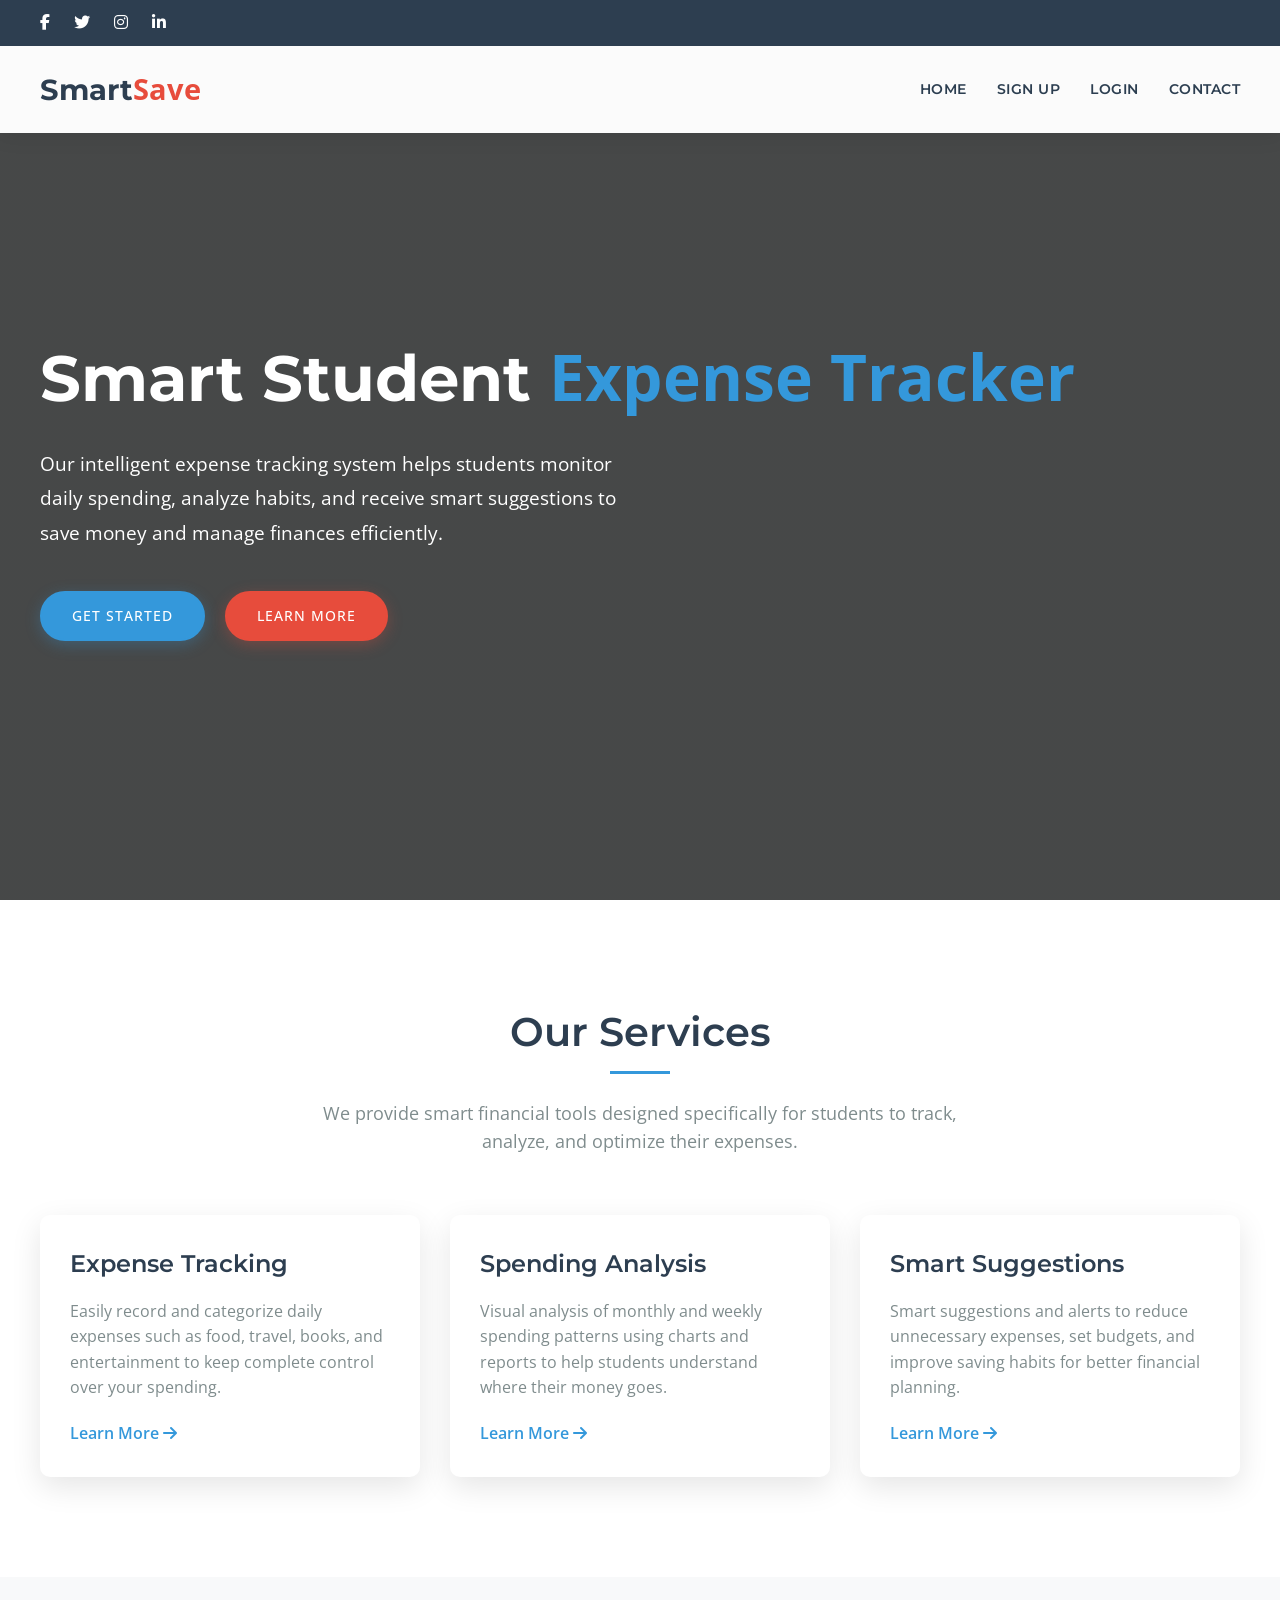
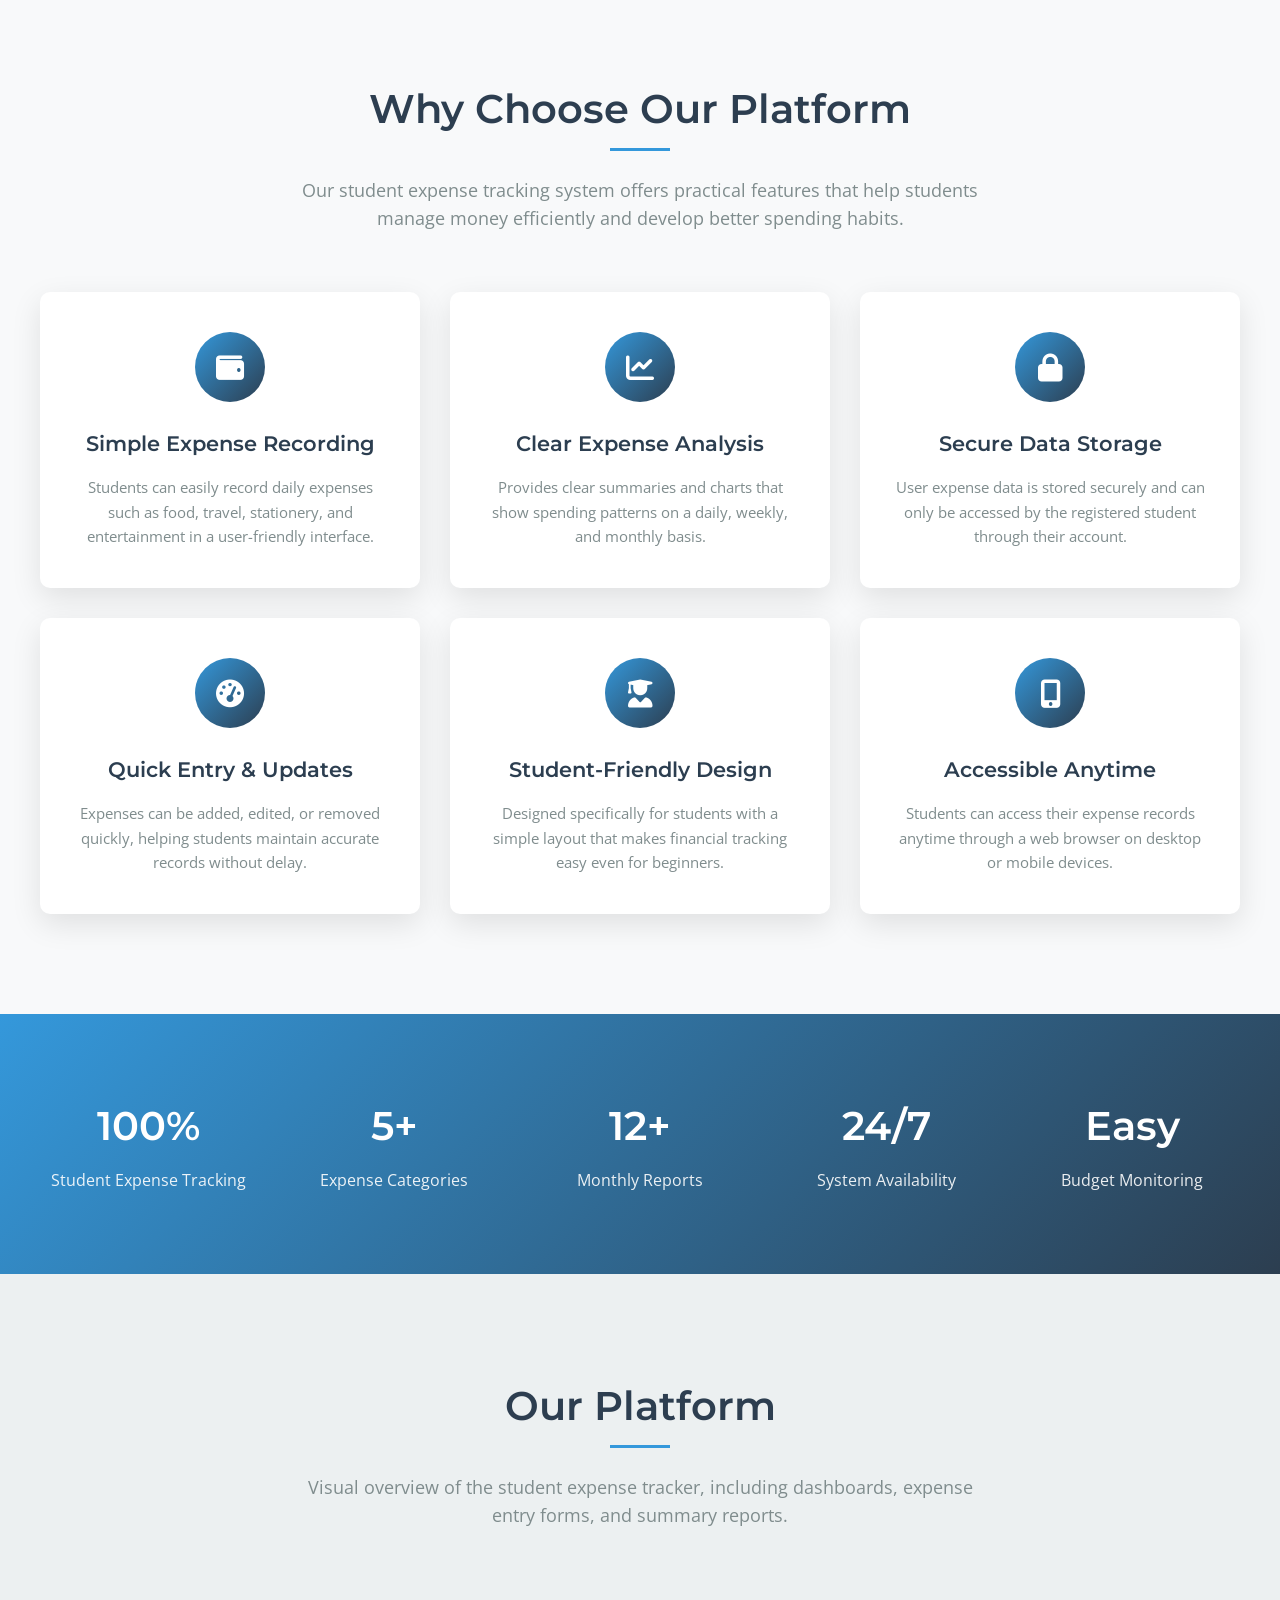
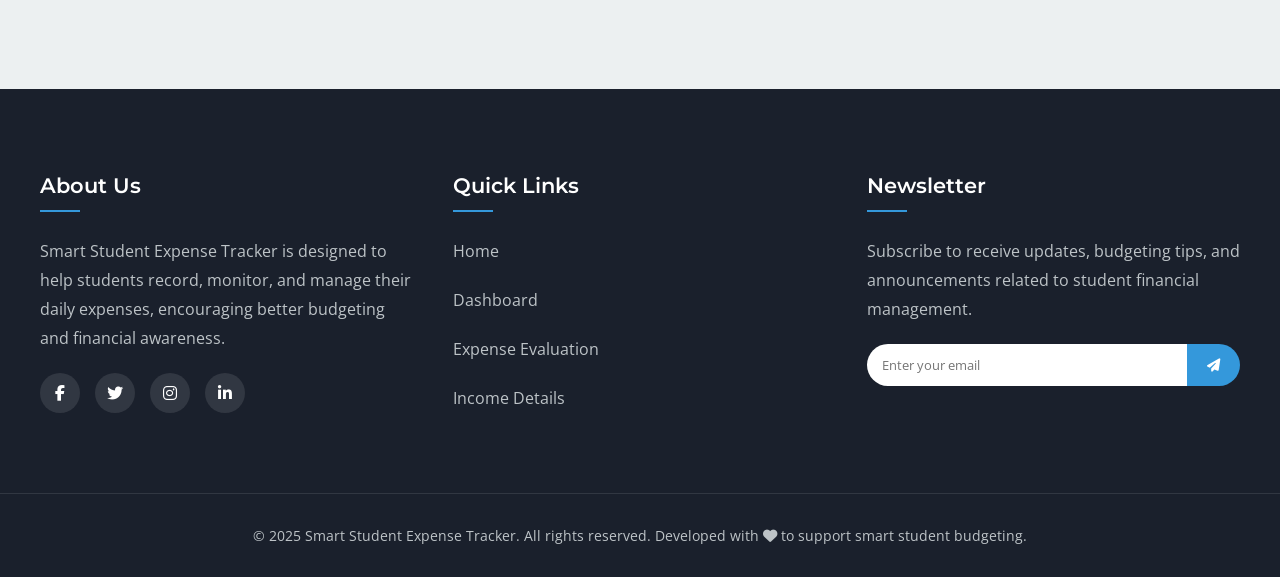
==== src/main/resources/templates/index.html @ 7d0f6974 "feat: refactor into professional enterprise Spring Boot architecture" ====
<!DOCTYPE html>
<html xmlns:th="http://www.thymeleaf.org" lang="en">

<head>
    <title>Smart Expense Tracker</title>
    <meta charset="UTF-8">
    <meta name="viewport" content="width=device-width, initial-scale=1.0">
    <meta http-equiv="X-UA-Compatible" content="ie=edge">
    <link rel="stylesheet" href="https://cdnjs.cloudflare.com/ajax/libs/font-awesome/6.4.0/css/all.min.css">
    <link href="https://fonts.googleapis.com/css2?family=Montserrat:wght@300;400;500;600;700&family=Open+Sans:wght@300;400;500;600&display=swap" rel="stylesheet">
    <style>
        * {
            box-sizing: border-box;
            margin: 0;
            padding: 0;
            font-family: "Open Sans", sans-serif;
        }

        :root {
            --primary: #2D3E50;
            --secondary: #3498db;
            --accent: #e74c3c;
            --light: #ecf0f1;
            --dark: #1a202c;
            --text: #2c3e50;
            --text-light: #7f8c8d;
            --white: #ffffff;
            --gradient: linear-gradient(135deg, #3498db, #2c3e50);
            --shadow: 0 10px 30px rgba(0, 0, 0, 0.1);
            --transition: all 0.3s cubic-bezier(0.25, 0.8, 0.25, 1);
        }

        html {
            scroll-behavior: smooth;
        }

        body {
            color: var(--text);
            line-height: 1.6;
            overflow-x: hidden;
            background-color: var(--light);
        }

        h1, h2, h3, h4, h5, h6 {
            font-family: "Montserrat", sans-serif;
            font-weight: 600;
        }

        .container {
            width: 100%;
            max-width: 1240px;
            margin: 0 auto;
            padding: 0 20px;
        }

        .section {
            padding: 100px 0;
        }

        .section-title {
            text-align: center;
            margin-bottom: 60px;
        }

        .section-title h2 {
            font-size: 2.5rem;
            position: relative;
            display: inline-block;
            margin-bottom: 15px;
            color: var(--primary);
        }

        .section-title h2::after {
            content: '';
            position: absolute;
            width: 60px;
            height: 3px;
            background: var(--secondary);
            bottom: -10px;
            left: 50%;
            transform: translateX(-50%);
        }

        .section-title p {
            color: var(--text-light);
            font-size: 1.1rem;
            max-width: 700px;
            margin: 20px auto 0;
        }

        .btn {
            display: inline-block;
            padding: 12px 30px;
            background: var(--secondary);
            color: var(--white);
            text-decoration: none;
            font-weight: 500;
            border-radius: 30px;
            text-transform: uppercase;
            letter-spacing: 1px;
            font-size: 14px;
            border: 2px solid var(--secondary);
            transition: var(--transition);
            box-shadow: 0 4px 15px rgba(52, 152, 219, 0.3);
        }

        .btn:hover {
            background: transparent;
            color: var(--secondary);
            transform: translateY(-3px);
            box-shadow: 0 7px 20px rgba(52, 152, 219, 0.4);
        }

        .btn-accent {
            background: var(--accent);
            border-color: var(--accent);
            box-shadow: 0 4px 15px rgba(231, 76, 60, 0.3);
        }

        .btn-accent:hover {
            color: var(--accent);
            box-shadow: 0 7px 20px rgba(231, 76, 60, 0.4);
        }

        /* Navigation Styles */
        nav {
            width: 100%;
            position: fixed;
            top: 0;
            z-index: 100;
            background: rgba(255, 255, 255, 0.98);
            box-shadow: 0 2px 20px rgba(0, 0, 0, 0.1);
            transition: var(--transition);
        }

        nav .topNav {
            background: var(--primary);
            padding: 10px 0;
        }

        nav .topNav .container {
            display: flex;
            align-items: center;
            justify-content: space-between;
        }

        nav .topNav .container .icons i {
            color: var(--white);
            margin-right: 20px;
            font-size: 16px;
            transition: var(--transition);
            cursor: pointer;
        }

        nav .topNav .container .icons i:hover {
            color: var(--secondary);
            transform: translateY(-2px);
        }

        nav .bottomNav {
            padding: 20px 0;
        }

        nav .bottomNav .container {
            display: flex;
            align-items: center;
            justify-content: space-between;
        }

        nav .bottomNav .container .logo {
            cursor: pointer;
            font-weight: 700;
            font-size: 1.8rem;
            color: var(--primary);
            font-family: "Montserrat", sans-serif;
        }

        nav .bottomNav .container .logo span {
            color: var(--accent);
        }

        nav .bottomNav .container .menu {
            display: flex;
        }

        nav .bottomNav .container .menu a {
            text-decoration: none;
            text-transform: uppercase;
            color: var(--text);
            margin-left: 30px;
            font-size: 0.9rem;
            font-weight: 600;
            position: relative;
            transition: var(--transition);
            font-family: "Montserrat", sans-serif;
            letter-spacing: 0.5px;
        }

        nav .bottomNav .container .menu a::after {
            content: '';
            position: absolute;
            width: 0;
            height: 2px;
            background: var(--secondary);
            bottom: -5px;
            left: 0;
            transition: var(--transition);
        }

        nav .bottomNav .container .menu a:hover {
            color: var(--secondary);
        }

        nav .bottomNav .container .menu a:hover::after {
            width: 100%;
        }

        /* Hero Section */
        .hero {
            width: 100%;
            min-height: 100vh;
            background: linear-gradient(rgba(0, 0, 0, 0.7), rgba(0, 0, 0, 0.7)), url("https://api.placeholder.com/1600/900") no-repeat center/cover;
            display: flex;
            align-items: center;
            position: relative;
            padding-top: 80px;
        }

        .hero .container {
            color: var(--white);
            position: relative;
            z-index: 2;
        }

        .hero .container .badge {
            background: var(--accent);
            color: var(--white);
            padding: 8px 16px;
            border-radius: 20px;
            font-size: 12px;
            text-transform: uppercase;
            letter-spacing: 1px;
            display: inline-block;
            margin-bottom: 20px;
        }

        .hero .container h1 {
            font-size: 4rem;
            line-height: 1.2;
            margin-bottom: 30px;
            font-weight: 700;
        }

        .hero .container h1 span {
            color: var(--secondary);
        }

        .hero .container p {
            font-size: 1.2rem;
            line-height: 1.8;
            margin-bottom: 40px;
            max-width: 600px;
        }

        .hero .container .hero-btns {
            display: flex;
            gap: 20px;
        }

        /* Services Section */
        .services {
            background-color: var(--white);
        }

        .services .container {
            display: grid;
            grid-template-columns: repeat(auto-fit, minmax(300px, 1fr));
            gap: 30px;
        }

        .service-card {
            background: var(--white);
            border-radius: 10px;
            overflow: hidden;
            box-shadow: var(--shadow);
            transition: var(--transition);
        }

        .service-card:hover {
            transform: translateY(-10px);
            box-shadow: 0 20px 40px rgba(0, 0, 0, 0.15);
        }




        .service-card:hover .card-img img {
            transform: scale(1.1);
        }

        .service-card .card-content {
            padding: 30px;
        }

        .service-card .card-content h3 {
            margin-bottom: 15px;
            font-size: 1.5rem;
            color: var(--primary);
        }

        .service-card .card-content p {
            color: var(--text-light);
            margin-bottom: 20px;
        }

        .service-card .card-content .card-link {
            display: inline-block;
            color: var(--secondary);
            font-weight: 600;
            text-decoration: none;
            transition: var(--transition);
        }

        .service-card .card-content .card-link:hover {
            color: var(--accent);
            transform: translateX(5px);
        }

        /* Features Section */
        .features {
            background-color: #f8f9fa;
        }

        .features .container {
            display: grid;
            grid-template-columns: repeat(auto-fit, minmax(300px, 1fr));
            gap: 30px;
        }

        .feature-card {
            background: var(--white);
            border-radius: 10px;
            padding: 40px 30px;
            box-shadow: var(--shadow);
            transition: var(--transition);
            text-align: center;
        }

        .feature-card:hover {
            transform: translateY(-10px);
            box-shadow: 0 20px 40px rgba(0, 0, 0, 0.1);
        }

        .feature-card .icon {
            width: 70px;
            height: 70px;
            line-height: 70px;
            border-radius: 50%;
            background: var(--gradient);
            margin: 0 auto 25px;
            color: var(--white);
            font-size: 28px;
            transition: var(--transition);
        }

        .feature-card:hover .icon {
            transform: rotateY(360deg);
        }

        .feature-card h3 {
            margin-bottom: 15px;
            font-size: 1.3rem;
        }

        .feature-card p {
            color: var(--text-light);
            font-size: 0.95rem;
        }

        /* Stats Section */
        .stats {
            background: var(--gradient);
            color: var(--white);
            padding: 80px 0;
        }

        .stats .container {
            display: grid;
            grid-template-columns: repeat(auto-fit, minmax(200px, 1fr));
            gap: 30px;
            text-align: center;
        }

        .stat-item h2 {
            font-size: 2.5rem;
            margin-bottom: 10px;
        }

        .stat-item p {
            font-size: 1rem;
            opacity: 0.9;
        }

        /* Gallery Section */
        .gallery .container {
            display: grid;
            grid-template-columns: repeat(12, 1fr);
            grid-template-rows: repeat(2, 250px);
            gap: 20px;
        }

        .gallery-item {
            overflow: hidden;
            border-radius: 10px;
            position: relative;
            box-shadow: var(--shadow);
        }

        .gallery-item:first-child {
            grid-column: span 6;
            grid-row: span 2;
        }

        .gallery-item:nth-child(2) {
            grid-column: span 6;
        }

        .gallery-item:nth-child(3) {
            grid-column: span 4;
        }

        .gallery-item:nth-child(4) {
            grid-column: span 8;
        }

        .gallery-item img {
            width: 100%;
            height: 100%;
            object-fit: cover;
            transition: var(--transition);
        }

        .gallery-item:hover img {
            transform: scale(1.1);
        }

        .gallery-item .overlay {
            position: absolute;
            top: 0;
            left: 0;
            width: 100%;
            height: 100%;
            background: rgba(52, 152, 219, 0.7);
            display: flex;
            align-items: center;
            justify-content: center;
            opacity: 0;
            transition: var(--transition);
        }

        .gallery-item:hover .overlay {
            opacity: 1;
        }

        .gallery-item .overlay i {
            font-size: 40px;
            color: var(--white);
        }

        /* Footer */
        footer {
            background: var(--dark);
            color: var(--white);
            padding: 80px 0 30px;
        }

        footer .container {
            display: grid;
            grid-template-columns: repeat(auto-fit, minmax(250px, 1fr));
            gap: 40px;
        }

        footer .footer-box h3 {
            font-size: 1.3rem;
            margin-bottom: 25px;
            position: relative;
            padding-bottom: 10px;
        }

        footer .footer-box h3::after {
            content: '';
            position: absolute;
            width: 40px;
            height: 2px;
            background: var(--secondary);
            bottom: 0;
            left: 0;
        }

        footer .footer-box p {
            color: #bdc3c7;
            margin-bottom: 20px;
            line-height: 1.8;
        }

        footer .footer-box .social-icons {
            display: flex;
            gap: 15px;
            margin-top: 20px;
        }

        footer .footer-box .social-icons i {
            width: 40px;
            height: 40px;
            line-height: 40px;
            text-align: center;
            border-radius: 50%;
            background: rgba(255, 255, 255, 0.1);
            color: var(--white);
            transition: var(--transition);
            cursor: pointer;
        }

        footer .footer-box .social-icons i:hover {
            background: var(--secondary);
            transform: translateY(-5px);
        }

        footer .footer-box .email-form {
            display: flex;
            margin-top: 20px;
        }

        footer .footer-box .email-form input {
            flex: 1;
            padding: 12px 15px;
            border: none;
            outline: none;
            border-radius: 30px 0 0 30px;
        }

        footer .footer-box .email-form .submit-btn {
            padding: 0 20px;
            background: var(--secondary);
            color: var(--white);
            border: none;
            border-radius: 0 30px 30px 0;
            cursor: pointer;
            transition: var(--transition);
        }

        footer .footer-box .email-form .submit-btn:hover {
            background: var(--accent);
        }

        footer .copyright {
            text-align: center;
            margin-top: 60px;
            padding-top: 30px;
            border-top: 1px solid rgba(255, 255, 255, 0.1);
            color: #bdc3c7;
            font-size: 0.9rem;
        }

        footer .copyright a {
            color: var(--secondary);
            text-decoration: none;
        }

        /* Responsive Styles */
        @media (max-width: 992px) {
            .hero .container h1 {
                font-size: 3rem;
            }
            
            .gallery .container {
                grid-template-rows: repeat(auto-fit, 200px);
            }
            
            .gallery-item:first-child {
                grid-column: span 12;
            }
            
            .gallery-item:nth-child(2) {
                grid-column: span 6;
            }
            
            .gallery-item:nth-child(3) {
                grid-column: span 6;
            }
            
            .gallery-item:nth-child(4) {
                grid-column: span 12;
            }
        }

        @media (max-width: 768px) {
            .section {
                padding: 70px 0;
            }
            
            .hero .container h1 {
                font-size: 2.5rem;
            }
            
            .hero .container p {
                font-size: 1rem;
            }
            
            .hero .container .hero-btns {
                flex-direction: column;
                gap: 15px;
                align-items: flex-start;
            }
            
            .section-title h2 {
                font-size: 2rem;
            }
        }

        @media (max-width: 576px) {
            nav .bottomNav .container .menu {
                display: none;
            }
        }
    </style>
</head>

<body>
    <nav>
        <div class="topNav">
            <div class="container">
                <div class="icons">
                    <i class="fab fa-facebook-f"></i>
                    <i class="fab fa-twitter"></i>
                    <i class="fab fa-instagram"></i>
                    <i class="fab fa-linkedin-in"></i>
                </div>
            </div>
        </div>
        <div class="bottomNav">
            <div class="container">
                <div class="logo">
                    Smart<span>Save</span>
                </div>
                <div class="menu">
                    <a href="#">Home</a>
                    
                    <a href="/register">Sign Up</a>
                    <a href="/login">Login</a>
                   
                    <a href="#footer">Contact</a>
                </div>
            </div>
        </div>
    </nav>

   <section class="hero">
    <div class="container">
       
        <h1>Smart Student <span>Expense Tracker</span></h1>
        <p>
            Our intelligent expense tracking system helps students monitor daily spending,
            analyze habits, and receive smart suggestions to save money and manage finances efficiently.
        </p>
        <div class="hero-btns">
            <a href="/" class="btn">Get Started</a>
            <a href="#services" class="btn btn-accent">Learn More</a>
        </div>
    </div>
</section>

<section class="services section" id="services">
    <div class="section-title">
        <h2>Our Services</h2>
        <p>
            We provide smart financial tools designed specifically for students to track,
            analyze, and optimize their expenses.
        </p>
    </div>
    <div class="container">
        <div class="service-card">
            <div class="card-content">
                <h3>Expense Tracking</h3>
                <p>
                    Easily record and categorize daily expenses such as food, travel, books,
                    and entertainment to keep complete control over your spending.
                </p>
                <a href="#/" class="card-link">Learn More <i class="fas fa-arrow-right"></i></a>
            </div>
        </div>

        <div class="service-card">
            <div class="card-content">
                <h3>Spending Analysis</h3>
                <p>
                    Visual analysis of monthly and weekly spending patterns using charts and
                    reports to help students understand where their money goes.
                </p>
                <a href="#/" class="card-link">Learn More <i class="fas fa-arrow-right"></i></a>
            </div>
        </div>

        <div class="service-card">
            <div class="card-content">
                <h3>Smart Suggestions</h3>
                <p>
                    Smart suggestions and alerts to reduce unnecessary expenses, set budgets,
                    and improve saving habits for better financial planning.
                </p>
                <a href="#/" class="card-link">Learn More <i class="fas fa-arrow-right"></i></a>
            </div>
        </div>
    </div>
</section>


   <section class="features section">
    <div class="section-title">
        <h2>Why Choose Our Platform</h2>
        <p>
            Our student expense tracking system offers practical features that help students
            manage money efficiently and develop better spending habits.
        </p>
    </div>
    <div class="container">
        <div class="feature-card">
            <div class="icon">
                <i class="fas fa-wallet"></i>
            </div>
            <h3>Simple Expense Recording</h3>
            <p>
                Students can easily record daily expenses such as food, travel, stationery,
                and entertainment in a user-friendly interface.
            </p>
        </div>

        <div class="feature-card">
            <div class="icon">
                <i class="fas fa-chart-line"></i>
            </div>
            <h3>Clear Expense Analysis</h3>
            <p>
                Provides clear summaries and charts that show spending patterns on a daily,
                weekly, and monthly basis.
            </p>
        </div>

        <div class="feature-card">
            <div class="icon">
                <i class="fas fa-lock"></i>
            </div>
            <h3>Secure Data Storage</h3>
            <p>
                User expense data is stored securely and can only be accessed by the registered
                student through their account.
            </p>
        </div>

        <div class="feature-card">
            <div class="icon">
                <i class="fas fa-tachometer-alt"></i>
            </div>
            <h3>Quick Entry & Updates</h3>
            <p>
                Expenses can be added, edited, or removed quickly, helping students maintain
                accurate records without delay.
            </p>
        </div>

        <div class="feature-card">
            <div class="icon">
                <i class="fas fa-user-graduate"></i>
            </div>
            <h3>Student-Friendly Design</h3>
            <p>
                Designed specifically for students with a simple layout that makes financial
                tracking easy even for beginners.
            </p>
        </div>

        <div class="feature-card">
            <div class="icon">
                <i class="fas fa-mobile-alt"></i>
            </div>
            <h3>Accessible Anytime</h3>
            <p>
                Students can access their expense records anytime through a web browser on
                desktop or mobile devices.
            </p>
        </div>
    </div>
</section>

<section class="stats">
    <div class="container">
        <div class="stat-item">
            <h2>100%</h2>
            <p>Student Expense Tracking</p>
        </div>
        <div class="stat-item">
            <h2>5+</h2>
            <p>Expense Categories</p>
        </div>
        <div class="stat-item">
            <h2>12+</h2>
            <p>Monthly Reports</p>
        </div>
        <div class="stat-item">
            <h2>24/7</h2>
            <p>System Availability</p>
        </div>
        <div class="stat-item">
            <h2>Easy</h2>
            <p>Budget Monitoring</p>
        </div>
    </div>
</section>

<section class="gallery section">
    <div class="section-title">
        <h2>Our Platform</h2>
        <p>
            Visual overview of the student expense tracker, including dashboards,
            expense entry forms, and summary reports.
        </p>
    </div>
</section>


<footer>
    <div class="container">
        <div class="footer-box">
            <h3>About Us</h3>
            <p>
                Smart Student Expense Tracker is designed to help students record, monitor,
                and manage their daily expenses, encouraging better budgeting and financial awareness.
            </p>
            <div class="social-icons">
                <i class="fab fa-facebook-f"></i>
                <i class="fab fa-twitter"></i>
                <i class="fab fa-instagram"></i>
                <i class="fab fa-linkedin-in"></i>
            </div>
        </div>

        <div class="footer-box" id="footer">
            <h3>Quick Links</h3>
            <p><a href="/" style="color: #bdc3c7; text-decoration: none;">Home</a></p>
            <p><a href="/dashboard" style="color: #bdc3c7; text-decoration: none;">Dashboard</a></p>
            <p><a href="/expense_evaluation" style="color: #bdc3c7; text-decoration: none;">Expense Evaluation</a></p>
            <p><a href="/income" style="color: #bdc3c7; text-decoration: none;">Income Details</a></p>
   
        </div>

        <div class="footer-box">
            <h3>Newsletter</h3>
            <p>
                Subscribe to receive updates, budgeting tips, and announcements related
                to student financial management.
            </p>
            <div class="email-form">
                <input type="email" placeholder="Enter your email">
                <button class="submit-btn"><i class="fas fa-paper-plane"></i></button>
            </div>
        </div>
    </div>

    <div class="copyright">
        <p>
            &copy; 2025 Smart Student Expense Tracker. All rights reserved.
            Developed with <i class="fas fa-heart"></i> to support smart student budgeting.
        </p>
    </div>
</footer>


    <script>
        // Simple script to add scrolled class to nav when scrolling
        window.addEventListener('scroll', () => {
            const nav = document.querySelector('nav');
            if (window.scrollY > 50) {
                nav.classList.add('scrolled');
            } else {
                nav.classList.remove('scrolled');
            }
        });
    </script>
</body>
</html>
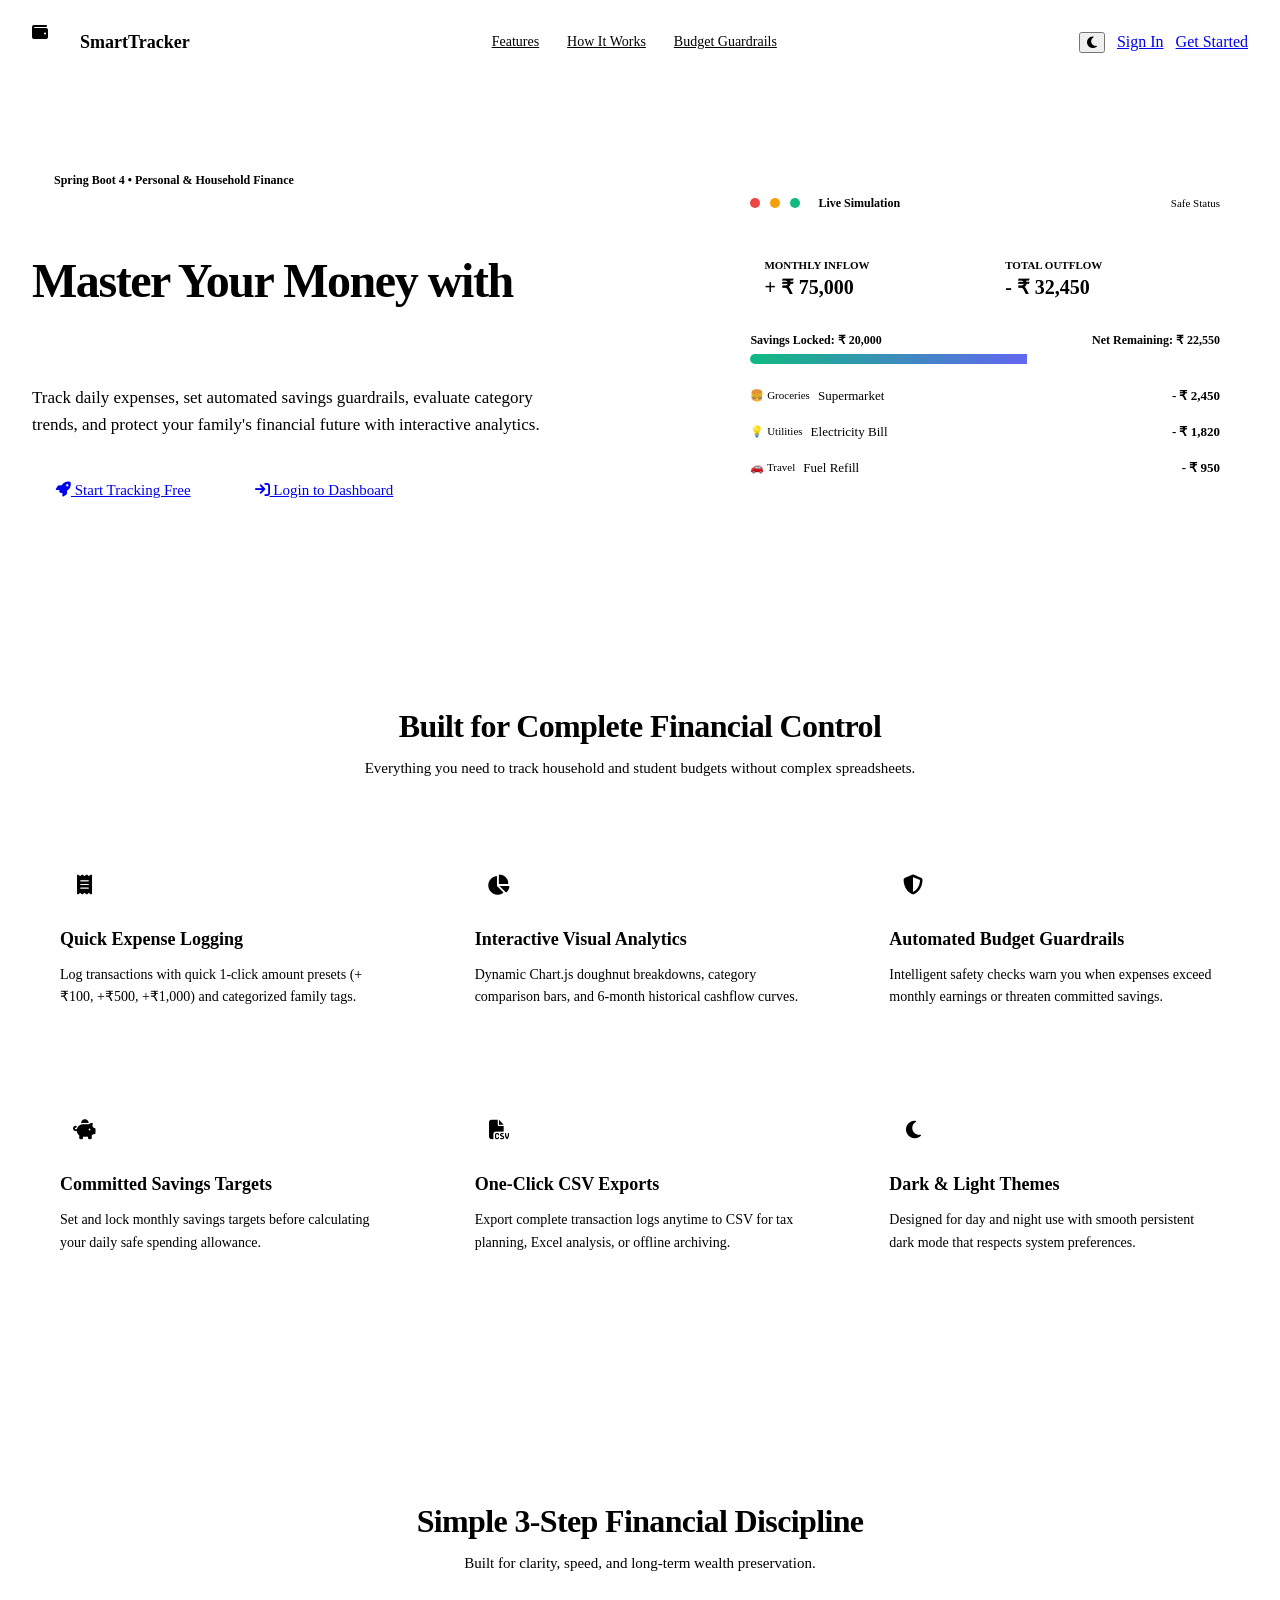
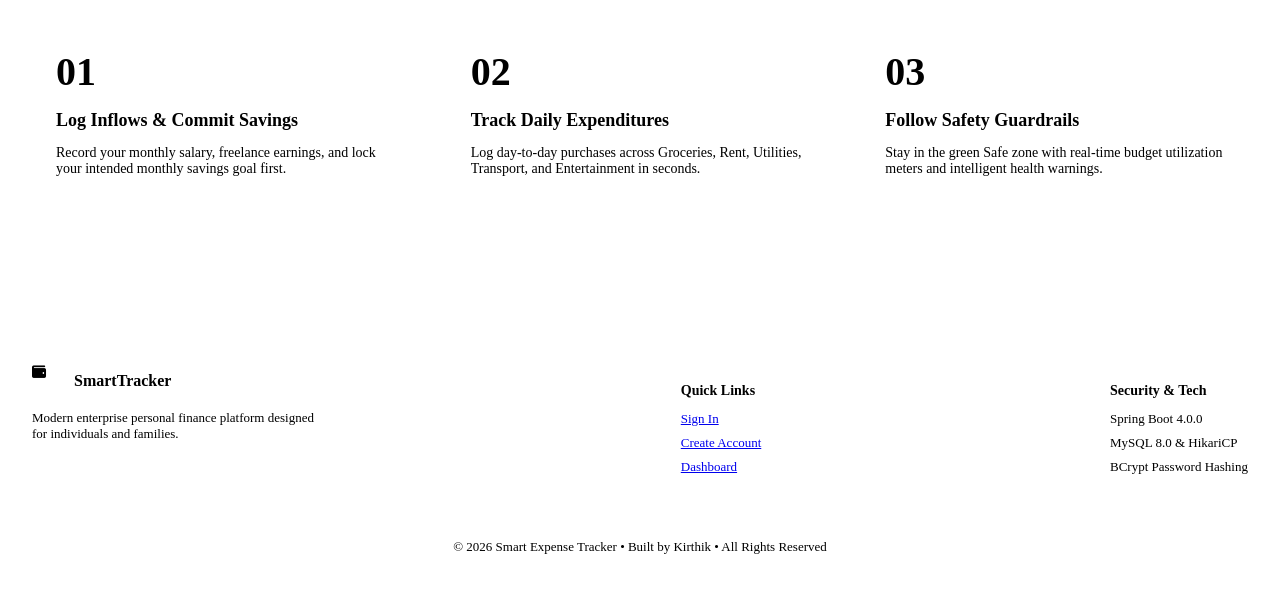
==== commit 4f5389df: "Enhance UI/UX, modern design system, interactive charts and robust backend validation" ====
--- a/src/main/resources/templates/index.html
+++ b/src/main/resources/templates/index.html
@@ -1,890 +1,547 @@
+<!--
+  Organization: Orbytes Global Solutions, Owner: Logaraj S, Created at: 2026-10-11
+  Description: Modern high-converting fintech landing page with dark/light mode and interactive previews.
+-->
 <!DOCTYPE html>
 <html xmlns:th="http://www.thymeleaf.org" lang="en">
-
 <head>
-    <title>Smart Expense Tracker</title>
-    <meta charset="UTF-8">
-    <meta name="viewport" content="width=device-width, initial-scale=1.0">
-    <meta http-equiv="X-UA-Compatible" content="ie=edge">
-    <link rel="stylesheet" href="https://cdnjs.cloudflare.com/ajax/libs/font-awesome/6.4.0/css/all.min.css">
-    <link href="https://fonts.googleapis.com/css2?family=Montserrat:wght@300;400;500;600;700&family=Open+Sans:wght@300;400;500;600&display=swap" rel="stylesheet">
-    <style>
-        * {
-            box-sizing: border-box;
-            margin: 0;
-            padding: 0;
-            font-family: "Open Sans", sans-serif;
-        }
-
-        :root {
-            --primary: #2D3E50;
-            --secondary: #3498db;
-            --accent: #e74c3c;
-            --light: #ecf0f1;
-            --dark: #1a202c;
-            --text: #2c3e50;
-            --text-light: #7f8c8d;
-            --white: #ffffff;
-            --gradient: linear-gradient(135deg, #3498db, #2c3e50);
-            --shadow: 0 10px 30px rgba(0, 0, 0, 0.1);
-            --transition: all 0.3s cubic-bezier(0.25, 0.8, 0.25, 1);
-        }
-
-        html {
-            scroll-behavior: smooth;
-        }
-
-        body {
-            color: var(--text);
-            line-height: 1.6;
-            overflow-x: hidden;
-            background-color: var(--light);
-        }
-
-        h1, h2, h3, h4, h5, h6 {
-            font-family: "Montserrat", sans-serif;
-            font-weight: 600;
-        }
-
-        .container {
-            width: 100%;
-            max-width: 1240px;
-            margin: 0 auto;
-            padding: 0 20px;
-        }
-
-        .section {
-            padding: 100px 0;
-        }
-
-        .section-title {
-            text-align: center;
-            margin-bottom: 60px;
-        }
-
-        .section-title h2 {
-            font-size: 2.5rem;
-            position: relative;
-            display: inline-block;
-            margin-bottom: 15px;
-            color: var(--primary);
-        }
-
-        .section-title h2::after {
-            content: '';
-            position: absolute;
-            width: 60px;
-            height: 3px;
-            background: var(--secondary);
-            bottom: -10px;
-            left: 50%;
-            transform: translateX(-50%);
-        }
-
-        .section-title p {
-            color: var(--text-light);
-            font-size: 1.1rem;
-            max-width: 700px;
-            margin: 20px auto 0;
-        }
-
-        .btn {
-            display: inline-block;
-            padding: 12px 30px;
-            background: var(--secondary);
-            color: var(--white);
-            text-decoration: none;
-            font-weight: 500;
-            border-radius: 30px;
-            text-transform: uppercase;
-            letter-spacing: 1px;
-            font-size: 14px;
-            border: 2px solid var(--secondary);
-            transition: var(--transition);
-            box-shadow: 0 4px 15px rgba(52, 152, 219, 0.3);
-        }
-
-        .btn:hover {
-            background: transparent;
-            color: var(--secondary);
-            transform: translateY(-3px);
-            box-shadow: 0 7px 20px rgba(52, 152, 219, 0.4);
-        }
-
-        .btn-accent {
-            background: var(--accent);
-            border-color: var(--accent);
-            box-shadow: 0 4px 15px rgba(231, 76, 60, 0.3);
-        }
-
-        .btn-accent:hover {
-            color: var(--accent);
-            box-shadow: 0 7px 20px rgba(231, 76, 60, 0.4);
-        }
-
-        /* Navigation Styles */
-        nav {
-            width: 100%;
-            position: fixed;
-            top: 0;
-            z-index: 100;
-            background: rgba(255, 255, 255, 0.98);
-            box-shadow: 0 2px 20px rgba(0, 0, 0, 0.1);
-            transition: var(--transition);
-        }
-
-        nav .topNav {
-            background: var(--primary);
-            padding: 10px 0;
-        }
-
-        nav .topNav .container {
-            display: flex;
-            align-items: center;
-            justify-content: space-between;
-        }
-
-        nav .topNav .container .icons i {
-            color: var(--white);
-            margin-right: 20px;
-            font-size: 16px;
-            transition: var(--transition);
-            cursor: pointer;
-        }
-
-        nav .topNav .container .icons i:hover {
-            color: var(--secondary);
-            transform: translateY(-2px);
-        }
-
-        nav .bottomNav {
-            padding: 20px 0;
-        }
-
-        nav .bottomNav .container {
-            display: flex;
-            align-items: center;
-            justify-content: space-between;
-        }
-
-        nav .bottomNav .container .logo {
-            cursor: pointer;
-            font-weight: 700;
-            font-size: 1.8rem;
-            color: var(--primary);
-            font-family: "Montserrat", sans-serif;
-        }
-
-        nav .bottomNav .container .logo span {
-            color: var(--accent);
-        }
-
-        nav .bottomNav .container .menu {
-            display: flex;
-        }
-
-        nav .bottomNav .container .menu a {
-            text-decoration: none;
-            text-transform: uppercase;
-            color: var(--text);
-            margin-left: 30px;
-            font-size: 0.9rem;
-            font-weight: 600;
-            position: relative;
-            transition: var(--transition);
-            font-family: "Montserrat", sans-serif;
-            letter-spacing: 0.5px;
-        }
-
-        nav .bottomNav .container .menu a::after {
-            content: '';
-            position: absolute;
-            width: 0;
-            height: 2px;
-            background: var(--secondary);
-            bottom: -5px;
-            left: 0;
-            transition: var(--transition);
-        }
-
-        nav .bottomNav .container .menu a:hover {
-            color: var(--secondary);
-        }
-
-        nav .bottomNav .container .menu a:hover::after {
-            width: 100%;
-        }
-
-        /* Hero Section */
-        .hero {
-            width: 100%;
-            min-height: 100vh;
-            background: linear-gradient(rgba(0, 0, 0, 0.7), rgba(0, 0, 0, 0.7)), url("https://api.placeholder.com/1600/900") no-repeat center/cover;
-            display: flex;
-            align-items: center;
-            position: relative;
-            padding-top: 80px;
-        }
-
-        .hero .container {
-            color: var(--white);
-            position: relative;
-            z-index: 2;
-        }
-
-        .hero .container .badge {
-            background: var(--accent);
-            color: var(--white);
-            padding: 8px 16px;
-            border-radius: 20px;
-            font-size: 12px;
-            text-transform: uppercase;
-            letter-spacing: 1px;
-            display: inline-block;
-            margin-bottom: 20px;
-        }
-
-        .hero .container h1 {
-            font-size: 4rem;
-            line-height: 1.2;
-            margin-bottom: 30px;
-            font-weight: 700;
-        }
-
-        .hero .container h1 span {
-            color: var(--secondary);
-        }
-
-        .hero .container p {
-            font-size: 1.2rem;
-            line-height: 1.8;
-            margin-bottom: 40px;
-            max-width: 600px;
-        }
-
-        .hero .container .hero-btns {
-            display: flex;
-            gap: 20px;
-        }
-
-        /* Services Section */
-        .services {
-            background-color: var(--white);
-        }
-
-        .services .container {
-            display: grid;
-            grid-template-columns: repeat(auto-fit, minmax(300px, 1fr));
-            gap: 30px;
-        }
-
-        .service-card {
-            background: var(--white);
-            border-radius: 10px;
-            overflow: hidden;
-            box-shadow: var(--shadow);
-            transition: var(--transition);
-        }
-
-        .service-card:hover {
-            transform: translateY(-10px);
-            box-shadow: 0 20px 40px rgba(0, 0, 0, 0.15);
-        }
-
-
-
-
-        .service-card:hover .card-img img {
-            transform: scale(1.1);
-        }
-
-        .service-card .card-content {
-            padding: 30px;
-        }
-
-        .service-card .card-content h3 {
-            margin-bottom: 15px;
-            font-size: 1.5rem;
-            color: var(--primary);
-        }
-
-        .service-card .card-content p {
-            color: var(--text-light);
-            margin-bottom: 20px;
-        }
-
-        .service-card .card-content .card-link {
-            display: inline-block;
-            color: var(--secondary);
-            font-weight: 600;
-            text-decoration: none;
-            transition: var(--transition);
-        }
-
-        .service-card .card-content .card-link:hover {
-            color: var(--accent);
-            transform: translateX(5px);
-        }
-
-        /* Features Section */
-        .features {
-            background-color: #f8f9fa;
-        }
-
-        .features .container {
-            display: grid;
-            grid-template-columns: repeat(auto-fit, minmax(300px, 1fr));
-            gap: 30px;
-        }
-
-        .feature-card {
-            background: var(--white);
-            border-radius: 10px;
-            padding: 40px 30px;
-            box-shadow: var(--shadow);
-            transition: var(--transition);
-            text-align: center;
-        }
-
-        .feature-card:hover {
-            transform: translateY(-10px);
-            box-shadow: 0 20px 40px rgba(0, 0, 0, 0.1);
-        }
-
-        .feature-card .icon {
-            width: 70px;
-            height: 70px;
-            line-height: 70px;
-            border-radius: 50%;
-            background: var(--gradient);
-            margin: 0 auto 25px;
-            color: var(--white);
-            font-size: 28px;
-            transition: var(--transition);
-        }
-
-        .feature-card:hover .icon {
-            transform: rotateY(360deg);
-        }
-
-        .feature-card h3 {
-            margin-bottom: 15px;
-            font-size: 1.3rem;
-        }
-
-        .feature-card p {
-            color: var(--text-light);
-            font-size: 0.95rem;
-        }
-
-        /* Stats Section */
-        .stats {
-            background: var(--gradient);
-            color: var(--white);
-            padding: 80px 0;
-        }
-
-        .stats .container {
-            display: grid;
-            grid-template-columns: repeat(auto-fit, minmax(200px, 1fr));
-            gap: 30px;
-            text-align: center;
-        }
-
-        .stat-item h2 {
-            font-size: 2.5rem;
-            margin-bottom: 10px;
-        }
-
-        .stat-item p {
-            font-size: 1rem;
-            opacity: 0.9;
-        }
-
-        /* Gallery Section */
-        .gallery .container {
-            display: grid;
-            grid-template-columns: repeat(12, 1fr);
-            grid-template-rows: repeat(2, 250px);
-            gap: 20px;
-        }
-
-        .gallery-item {
-            overflow: hidden;
-            border-radius: 10px;
-            position: relative;
-            box-shadow: var(--shadow);
-        }
-
-        .gallery-item:first-child {
-            grid-column: span 6;
-            grid-row: span 2;
-        }
-
-        .gallery-item:nth-child(2) {
-            grid-column: span 6;
-        }
-
-        .gallery-item:nth-child(3) {
-            grid-column: span 4;
-        }
-
-        .gallery-item:nth-child(4) {
-            grid-column: span 8;
-        }
-
-        .gallery-item img {
-            width: 100%;
-            height: 100%;
-            object-fit: cover;
-            transition: var(--transition);
-        }
-
-        .gallery-item:hover img {
-            transform: scale(1.1);
-        }
-
-        .gallery-item .overlay {
-            position: absolute;
-            top: 0;
-            left: 0;
-            width: 100%;
-            height: 100%;
-            background: rgba(52, 152, 219, 0.7);
-            display: flex;
-            align-items: center;
-            justify-content: center;
-            opacity: 0;
-            transition: var(--transition);
-        }
-
-        .gallery-item:hover .overlay {
-            opacity: 1;
-        }
-
-        .gallery-item .overlay i {
-            font-size: 40px;
-            color: var(--white);
-        }
-
-        /* Footer */
-        footer {
-            background: var(--dark);
-            color: var(--white);
-            padding: 80px 0 30px;
-        }
-
-        footer .container {
-            display: grid;
-            grid-template-columns: repeat(auto-fit, minmax(250px, 1fr));
-            gap: 40px;
-        }
-
-        footer .footer-box h3 {
-            font-size: 1.3rem;
-            margin-bottom: 25px;
-            position: relative;
-            padding-bottom: 10px;
-        }
-
-        footer .footer-box h3::after {
-            content: '';
-            position: absolute;
-            width: 40px;
-            height: 2px;
-            background: var(--secondary);
-            bottom: 0;
-            left: 0;
-        }
-
-        footer .footer-box p {
-            color: #bdc3c7;
-            margin-bottom: 20px;
-            line-height: 1.8;
-        }
-
-        footer .footer-box .social-icons {
-            display: flex;
-            gap: 15px;
-            margin-top: 20px;
-        }
-
-        footer .footer-box .social-icons i {
-            width: 40px;
-            height: 40px;
-            line-height: 40px;
-            text-align: center;
-            border-radius: 50%;
-            background: rgba(255, 255, 255, 0.1);
-            color: var(--white);
-            transition: var(--transition);
-            cursor: pointer;
-        }
-
-        footer .footer-box .social-icons i:hover {
-            background: var(--secondary);
-            transform: translateY(-5px);
-        }
-
-        footer .footer-box .email-form {
-            display: flex;
-            margin-top: 20px;
-        }
-
-        footer .footer-box .email-form input {
-            flex: 1;
-            padding: 12px 15px;
-            border: none;
-            outline: none;
-            border-radius: 30px 0 0 30px;
-        }
-
-        footer .footer-box .email-form .submit-btn {
-            padding: 0 20px;
-            background: var(--secondary);
-            color: var(--white);
-            border: none;
-            border-radius: 0 30px 30px 0;
-            cursor: pointer;
-            transition: var(--transition);
-        }
-
-        footer .footer-box .email-form .submit-btn:hover {
-            background: var(--accent);
-        }
-
-        footer .copyright {
-            text-align: center;
-            margin-top: 60px;
-            padding-top: 30px;
-            border-top: 1px solid rgba(255, 255, 255, 0.1);
-            color: #bdc3c7;
-            font-size: 0.9rem;
-        }
-
-        footer .copyright a {
-            color: var(--secondary);
-            text-decoration: none;
-        }
-
-        /* Responsive Styles */
-        @media (max-width: 992px) {
-            .hero .container h1 {
-                font-size: 3rem;
-            }
-            
-            .gallery .container {
-                grid-template-rows: repeat(auto-fit, 200px);
-            }
-            
-            .gallery-item:first-child {
-                grid-column: span 12;
-            }
-            
-            .gallery-item:nth-child(2) {
-                grid-column: span 6;
-            }
-            
-            .gallery-item:nth-child(3) {
-                grid-column: span 6;
-            }
-            
-            .gallery-item:nth-child(4) {
-                grid-column: span 12;
-            }
-        }
-
-        @media (max-width: 768px) {
-            .section {
-                padding: 70px 0;
-            }
-            
-            .hero .container h1 {
-                font-size: 2.5rem;
-            }
-            
-            .hero .container p {
-                font-size: 1rem;
-            }
-            
-            .hero .container .hero-btns {
-                flex-direction: column;
-                gap: 15px;
-                align-items: flex-start;
-            }
-            
-            .section-title h2 {
-                font-size: 2rem;
-            }
-        }
-
-        @media (max-width: 576px) {
-            nav .bottomNav .container .menu {
-                display: none;
-            }
-        }
-    </style>
+  <meta charset="UTF-8">
+  <meta name="viewport" content="width=device-width, initial-scale=1.0">
+  <title>Smart Expense Tracker | Intelligent Family & Personal Finance</title>
+
+  <!-- Google Fonts -->
+  <link rel="preconnect" href="https://fonts.googleapis.com">
+  <link rel="preconnect" href="https://fonts.gstatic.com" crossorigin>
+  <link href="https://fonts.googleapis.com/css2?family=Inter:wght@300;400;500;600;700&family=Poppins:wght@600;700;800&display=swap" rel="stylesheet">
+
+  <!-- FontAwesome 6 -->
+  <link rel="stylesheet" href="https://cdnjs.cloudflare.com/ajax/libs/font-awesome/6.5.1/css/all.min.css">
+
+  <!-- App Design Tokens -->
+  <link rel="stylesheet" th:href="@{/css/app.css}">
+
+  <!-- Inline Theme Initializer -->
+  <script>
+    (function() {
+      const savedTheme = localStorage.getItem('theme') || 
+        (window.matchMedia('(prefers-color-scheme: dark)').matches ? 'dark' : 'light');
+      document.documentElement.setAttribute('data-theme', savedTheme);
+    })();
+  </script>
+
+  <style>
+    /* Landing-Specific Custom Enhancements */
+    .landing-nav {
+      position: sticky;
+      top: 0;
+      z-index: 1000;
+      background: var(--bg-surface);
+      backdrop-filter: blur(12px);
+      border-bottom: 1px solid var(--border-color);
+      padding: 16px 0;
+      transition: all var(--transition-normal);
+    }
+    .landing-nav .nav-container {
+      max-width: 1240px;
+      margin: 0 auto;
+      padding: 0 24px;
+      display: flex;
+      align-items: center;
+      justify-content: space-between;
+    }
+    .landing-nav .nav-links {
+      display: flex;
+      align-items: center;
+      gap: 28px;
+    }
+    .landing-nav .nav-link {
+      font-size: 14px;
+      font-weight: 500;
+      color: var(--text-muted);
+      transition: color var(--transition-fast);
+    }
+    .landing-nav .nav-link:hover {
+      color: var(--primary-500);
+    }
+
+    /* Hero Section */
+    .hero-wrap {
+      background: radial-gradient(circle at 15% 20%, rgba(99, 102, 241, 0.16) 0%, transparent 45%),
+                  radial-gradient(circle at 85% 70%, rgba(16, 185, 129, 0.14) 0%, transparent 45%),
+                  radial-gradient(circle at 50% 50%, rgba(245, 158, 11, 0.08) 0%, transparent 50%),
+                  var(--bg-app);
+      border-bottom: 1px solid var(--border-color);
+    }
+    .hero-section {
+      padding: 90px 24px 80px;
+      max-width: 1240px;
+      margin: 0 auto;
+      display: grid;
+      grid-template-columns: 1.1fr 0.9fr;
+      align-items: center;
+      gap: 48px;
+    }
+    .hero-badge {
+      display: inline-flex;
+      align-items: center;
+      gap: 8px;
+      padding: 6px 14px;
+      border-radius: var(--radius-full);
+      background: var(--primary-50);
+      color: var(--primary-600);
+      font-size: 12px;
+      font-weight: 600;
+      margin-bottom: 20px;
+      border: 1px solid var(--primary-200);
+    }
+    .hero-title {
+      font-size: 48px;
+      line-height: 1.15;
+      font-weight: 800;
+      color: var(--text-main);
+      margin-bottom: 20px;
+      letter-spacing: -0.03em;
+    }
+    .hero-title span {
+      background: linear-gradient(135deg, var(--primary-500), #8B5CF6);
+      -webkit-background-clip: text;
+      -webkit-text-fill-color: transparent;
+    }
+    .hero-description {
+      font-size: 17px;
+      color: var(--text-muted);
+      line-height: 1.6;
+      margin-bottom: 32px;
+      max-width: 520px;
+    }
+    .hero-cta {
+      display: flex;
+      align-items: center;
+      gap: 16px;
+      flex-wrap: wrap;
+    }
+
+    /* Hero Interactive Preview Card */
+    .preview-card {
+      background: var(--bg-surface);
+      border-radius: var(--radius-xl);
+      border: 1px solid var(--border-color);
+      box-shadow: var(--shadow-xl);
+      padding: 28px;
+      position: relative;
+    }
+    .preview-header {
+      display: flex;
+      align-items: center;
+      justify-content: space-between;
+      margin-bottom: 20px;
+      padding-bottom: 14px;
+      border-bottom: 1px solid var(--border-color);
+    }
+
+    /* Features Section */
+    .features-section {
+      padding: 90px 24px;
+      background: var(--bg-surface-subtle);
+      border-top: 1px solid var(--border-color);
+      border-bottom: 1px solid var(--border-color);
+    }
+    .section-wrap {
+      max-width: 1240px;
+      margin: 0 auto;
+    }
+    .section-heading {
+      text-align: center;
+      max-width: 640px;
+      margin: 0 auto 56px;
+    }
+    .section-heading h2 {
+      font-size: 32px;
+      font-weight: 700;
+      margin-bottom: 12px;
+      letter-spacing: -0.02em;
+    }
+    .section-heading p {
+      color: var(--text-muted);
+      font-size: 15px;
+    }
+
+    .features-grid {
+      display: grid;
+      grid-template-columns: repeat(auto-fit, minmax(320px, 1fr));
+      gap: 28px;
+    }
+    .feature-card {
+      background: var(--bg-surface);
+      padding: 28px;
+      border-radius: var(--radius-lg);
+      border: 1px solid var(--border-color);
+      box-shadow: var(--shadow-sm);
+      transition: all var(--transition-normal);
+    }
+    .feature-card:hover {
+      transform: translateY(-4px);
+      box-shadow: var(--shadow-lg);
+      border-color: var(--primary-500);
+    }
+    .feature-icon {
+      width: 48px;
+      height: 48px;
+      border-radius: var(--radius-md);
+      display: flex;
+      align-items: center;
+      justify-content: center;
+      font-size: 20px;
+      margin-bottom: 20px;
+    }
+
+    /* Steps Section */
+    .steps-section {
+      padding: 90px 24px;
+    }
+    .steps-grid {
+      display: grid;
+      grid-template-columns: repeat(auto-fit, minmax(280px, 1fr));
+      gap: 28px;
+    }
+    .step-card {
+      position: relative;
+      padding: 24px;
+      border-radius: var(--radius-lg);
+      background: var(--bg-surface);
+      border: 1px solid var(--border-color);
+    }
+    .step-number {
+      font-size: 40px;
+      font-weight: 800;
+      color: var(--primary-200);
+      line-height: 1;
+      margin-bottom: 14px;
+    }
+
+    /* Footer */
+    .landing-footer {
+      background: var(--bg-surface);
+      border-top: 1px solid var(--border-color);
+      padding: 60px 24px 30px;
+    }
+    .footer-container {
+      max-width: 1240px;
+      margin: 0 auto;
+      display: flex;
+      justify-content: space-between;
+      flex-wrap: wrap;
+      gap: 32px;
+    }
+    .copyright-bar {
+      max-width: 1240px;
+      margin: 40px auto 0;
+      padding-top: 24px;
+      border-top: 1px solid var(--border-color);
+      text-align: center;
+      font-size: 13px;
+      color: var(--text-muted);
+    }
+
+    @media (max-width: 900px) {
+      .hero-section {
+        grid-template-columns: 1fr;
+        padding: 50px 20px;
+      }
+      .hero-title {
+        font-size: 36px;
+      }
+      .landing-nav .nav-links {
+        display: none;
+      }
+    }
+  </style>
 </head>
-
 <body>
-    <nav>
-        <div class="topNav">
-            <div class="container">
-                <div class="icons">
-                    <i class="fab fa-facebook-f"></i>
-                    <i class="fab fa-twitter"></i>
-                    <i class="fab fa-instagram"></i>
-                    <i class="fab fa-linkedin-in"></i>
-                </div>
-            </div>
-        </div>
-        <div class="bottomNav">
-            <div class="container">
-                <div class="logo">
-                    Smart<span>Save</span>
-                </div>
-                <div class="menu">
-                    <a href="#">Home</a>
-                    
-                    <a href="/register">Sign Up</a>
-                    <a href="/login">Login</a>
-                   
-                    <a href="#footer">Contact</a>
-                </div>
-            </div>
-        </div>
-    </nav>
-
-   <section class="hero">
-    <div class="container">
-       
-        <h1>Smart Student <span>Expense Tracker</span></h1>
-        <p>
-            Our intelligent expense tracking system helps students monitor daily spending,
-            analyze habits, and receive smart suggestions to save money and manage finances efficiently.
+
+  <!-- Navigation Bar -->
+  <nav class="landing-nav">
+    <div class="nav-container">
+      <div style="display: flex; align-items: center; gap: 12px;">
+        <div class="brand-icon" style="width: 36px; height: 36px; font-size: 16px;">
+          <i class="fas fa-wallet"></i>
+        </div>
+        <span style="font-family: var(--font-display); font-weight: 700; font-size: 18px; color: var(--text-main);">
+          SmartTracker
+        </span>
+      </div>
+
+      <div class="nav-links">
+        <a href="#features" class="nav-link">Features</a>
+        <a href="#how-it-works" class="nav-link">How It Works</a>
+        <a href="#guardrails" class="nav-link">Budget Guardrails</a>
+      </div>
+
+      <div style="display: flex; align-items: center; gap: 12px;">
+        <button class="theme-toggle-btn" onclick="toggleTheme()" title="Toggle Dark/Light Mode">
+          <i class="fas fa-moon" id="themeIcon"></i>
+        </button>
+        <a href="/login" class="btn btn-outline btn-sm">Sign In</a>
+        <a href="/register" class="btn btn-primary btn-sm">Get Started</a>
+      </div>
+    </div>
+  </nav>
+
+  <!-- Hero Section -->
+  <div class="hero-wrap">
+  <section class="hero-section">
+    <div>
+      <div class="hero-badge">
+        <i class="fas fa-sparkles"></i>
+        <span>Spring Boot 4 • Personal & Household Finance</span>
+      </div>
+      <h1 class="hero-title">
+        Master Your Money with <span>Intelligent Expense Tracking</span>
+      </h1>
+      <p class="hero-description">
+        Track daily expenses, set automated savings guardrails, evaluate category trends, 
+        and protect your family's financial future with interactive analytics.
+      </p>
+      <div class="hero-cta">
+        <a href="/register" class="btn btn-primary" style="padding: 12px 24px; font-size: 15px;">
+          <i class="fas fa-rocket"></i> Start Tracking Free
+        </a>
+        <a href="/login" class="btn btn-outline" style="padding: 12px 24px; font-size: 15px;">
+          <i class="fas fa-arrow-right-to-bracket"></i> Login to Dashboard
+        </a>
+      </div>
+    </div>
+
+    <!-- Interactive Live Preview Card -->
+    <div class="preview-card">
+      <div class="preview-header">
+        <div style="display: flex; align-items: center; gap: 10px;">
+          <div style="width: 10px; height: 10px; border-radius: 50%; background: #EF4444;"></div>
+          <div style="width: 10px; height: 10px; border-radius: 50%; background: #F59E0B;"></div>
+          <div style="width: 10px; height: 10px; border-radius: 50%; background: #10B981;"></div>
+          <span style="font-size: 12px; color: var(--text-muted); margin-left: 8px; font-weight: 600;">Live Simulation</span>
+        </div>
+        <span class="category-pill" style="font-size: 11px;">Safe Status</span>
+      </div>
+
+      <!-- Mini KPI Simulation -->
+      <div style="display: grid; grid-template-columns: 1fr 1fr; gap: 12px; margin-bottom: 20px;">
+        <div style="background: var(--bg-surface-subtle); padding: 14px; border-radius: var(--radius-md);">
+          <div style="font-size: 11px; color: var(--text-muted); text-transform: uppercase; font-weight: 600;">Monthly Inflow</div>
+          <div style="font-size: 20px; font-weight: 700; color: var(--emerald-500); margin-top: 4px;">+ ₹ 75,000</div>
+        </div>
+        <div style="background: var(--bg-surface-subtle); padding: 14px; border-radius: var(--radius-md);">
+          <div style="font-size: 11px; color: var(--text-muted); text-transform: uppercase; font-weight: 600;">Total Outflow</div>
+          <div style="font-size: 20px; font-weight: 700; color: var(--rose-500); margin-top: 4px;">- ₹ 32,450</div>
+        </div>
+      </div>
+
+      <!-- Budget Progress Simulation -->
+      <div style="margin-bottom: 18px;">
+        <div style="display: flex; justify-content: space-between; font-size: 12px; font-weight: 600; margin-bottom: 6px;">
+          <span>Savings Locked: ₹ 20,000</span>
+          <span style="color: var(--emerald-500);">Net Remaining: ₹ 22,550</span>
+        </div>
+        <div style="height: 10px; background: var(--bg-surface-subtle); border-radius: 5px; overflow: hidden;">
+          <div style="height: 100%; width: 59%; background: linear-gradient(90deg, #10B981, #6366F1);"></div>
+        </div>
+      </div>
+
+      <!-- Recent Transactions Simulation -->
+      <div style="display: flex; flex-direction: column; gap: 8px;">
+        <div style="display: flex; justify-content: space-between; align-items: center; font-size: 13px; padding: 6px 0; border-bottom: 1px solid var(--border-color);">
+          <div style="display: flex; align-items: center; gap: 8px;">
+            <span class="category-pill" style="font-size: 11px;">🍔 Groceries</span>
+            <span>Supermarket</span>
+          </div>
+          <strong style="color: var(--rose-500);">- ₹ 2,450</strong>
+        </div>
+        <div style="display: flex; justify-content: space-between; align-items: center; font-size: 13px; padding: 6px 0; border-bottom: 1px solid var(--border-color);">
+          <div style="display: flex; align-items: center; gap: 8px;">
+            <span class="category-pill" style="font-size: 11px;">💡 Utilities</span>
+            <span>Electricity Bill</span>
+          </div>
+          <strong style="color: var(--rose-500);">- ₹ 1,820</strong>
+        </div>
+        <div style="display: flex; justify-content: space-between; align-items: center; font-size: 13px; padding: 6px 0;">
+          <div style="display: flex; align-items: center; gap: 8px;">
+            <span class="category-pill" style="font-size: 11px;">🚗 Travel</span>
+            <span>Fuel Refill</span>
+          </div>
+          <strong style="color: var(--rose-500);">- ₹ 950</strong>
+        </div>
+      </div>
+    </div>
+  </section>
+  </div>
+
+  <!-- Key Features Grid -->
+  <section class="features-section" id="features">
+    <div class="section-wrap">
+      <div class="section-heading">
+        <h2>Built for Complete Financial Control</h2>
+        <p>Everything you need to track household and student budgets without complex spreadsheets.</p>
+      </div>
+
+      <div class="features-grid">
+        <div class="feature-card">
+          <div class="feature-icon" style="background: var(--primary-50); color: var(--primary-600);">
+            <i class="fas fa-receipt"></i>
+          </div>
+          <h3 style="font-size: 18px; font-weight: 700; margin-bottom: 8px;">Quick Expense Logging</h3>
+          <p style="font-size: 14px; color: var(--text-muted); line-height: 1.6;">
+            Log transactions with quick 1-click amount presets (+₹100, +₹500, +₹1,000) and categorized family tags.
+          </p>
+        </div>
+
+        <div class="feature-card">
+          <div class="feature-icon" style="background: var(--emerald-50); color: var(--emerald-600);">
+            <i class="fas fa-chart-pie"></i>
+          </div>
+          <h3 style="font-size: 18px; font-weight: 700; margin-bottom: 8px;">Interactive Visual Analytics</h3>
+          <p style="font-size: 14px; color: var(--text-muted); line-height: 1.6;">
+            Dynamic Chart.js doughnut breakdowns, category comparison bars, and 6-month historical cashflow curves.
+          </p>
+        </div>
+
+        <div class="feature-card">
+          <div class="feature-icon" style="background: var(--amber-50); color: var(--amber-600);">
+            <i class="fas fa-shield-alt"></i>
+          </div>
+          <h3 style="font-size: 18px; font-weight: 700; margin-bottom: 8px;">Automated Budget Guardrails</h3>
+          <p style="font-size: 14px; color: var(--text-muted); line-height: 1.6;">
+            Intelligent safety checks warn you when expenses exceed monthly earnings or threaten committed savings.
+          </p>
+        </div>
+
+        <div class="feature-card">
+          <div class="feature-icon" style="background: var(--rose-50); color: var(--rose-600);">
+            <i class="fas fa-piggy-bank"></i>
+          </div>
+          <h3 style="font-size: 18px; font-weight: 700; margin-bottom: 8px;">Committed Savings Targets</h3>
+          <p style="font-size: 14px; color: var(--text-muted); line-height: 1.6;">
+            Set and lock monthly savings targets before calculating your daily safe spending allowance.
+          </p>
+        </div>
+
+        <div class="feature-card">
+          <div class="feature-icon" style="background: var(--sky-50); color: var(--sky-500);">
+            <i class="fas fa-file-csv"></i>
+          </div>
+          <h3 style="font-size: 18px; font-weight: 700; margin-bottom: 8px;">One-Click CSV Exports</h3>
+          <p style="font-size: 14px; color: var(--text-muted); line-height: 1.6;">
+            Export complete transaction logs anytime to CSV for tax planning, Excel analysis, or offline archiving.
+          </p>
+        </div>
+
+        <div class="feature-card">
+          <div class="feature-icon" style="background: var(--primary-50); color: var(--primary-600);">
+            <i class="fas fa-moon"></i>
+          </div>
+          <h3 style="font-size: 18px; font-weight: 700; margin-bottom: 8px;">Dark & Light Themes</h3>
+          <p style="font-size: 14px; color: var(--text-muted); line-height: 1.6;">
+            Designed for day and night use with smooth persistent dark mode that respects system preferences.
+          </p>
+        </div>
+      </div>
+    </div>
+  </section>
+
+  <!-- How It Works Section -->
+  <section class="steps-section" id="how-it-works">
+    <div class="section-wrap">
+      <div class="section-heading">
+        <h2>Simple 3-Step Financial Discipline</h2>
+        <p>Built for clarity, speed, and long-term wealth preservation.</p>
+      </div>
+
+      <div class="steps-grid">
+        <div class="step-card">
+          <div class="step-number">01</div>
+          <h3 style="font-size: 18px; font-weight: 700; margin-bottom: 8px;">Log Inflows & Commit Savings</h3>
+          <p style="font-size: 14px; color: var(--text-muted);">
+            Record your monthly salary, freelance earnings, and lock your intended monthly savings goal first.
+          </p>
+        </div>
+
+        <div class="step-card">
+          <div class="step-number">02</div>
+          <h3 style="font-size: 18px; font-weight: 700; margin-bottom: 8px;">Track Daily Expenditures</h3>
+          <p style="font-size: 14px; color: var(--text-muted);">
+            Log day-to-day purchases across Groceries, Rent, Utilities, Transport, and Entertainment in seconds.
+          </p>
+        </div>
+
+        <div class="step-card">
+          <div class="step-number">03</div>
+          <h3 style="font-size: 18px; font-weight: 700; margin-bottom: 8px;">Follow Safety Guardrails</h3>
+          <p style="font-size: 14px; color: var(--text-muted);">
+            Stay in the green Safe zone with real-time budget utilization meters and intelligent health warnings.
+          </p>
+        </div>
+      </div>
+    </div>
+  </section>
+
+  <!-- Footer -->
+  <footer class="landing-footer">
+    <div class="footer-container">
+      <div>
+        <div style="display: flex; align-items: center; gap: 10px; margin-bottom: 12px;">
+          <div class="brand-icon" style="width: 32px; height: 32px; font-size: 14px;">
+            <i class="fas fa-wallet"></i>
+          </div>
+          <strong style="font-size: 16px;">SmartTracker</strong>
+        </div>
+        <p style="font-size: 13px; color: var(--text-muted); max-width: 300px;">
+          Modern enterprise personal finance platform designed for individuals and families.
         </p>
-        <div class="hero-btns">
-            <a href="/" class="btn">Get Started</a>
-            <a href="#services" class="btn btn-accent">Learn More</a>
-        </div>
-    </div>
-</section>
-
-<section class="services section" id="services">
-    <div class="section-title">
-        <h2>Our Services</h2>
-        <p>
-            We provide smart financial tools designed specifically for students to track,
-            analyze, and optimize their expenses.
-        </p>
-    </div>
-    <div class="container">
-        <div class="service-card">
-            <div class="card-content">
-                <h3>Expense Tracking</h3>
-                <p>
-                    Easily record and categorize daily expenses such as food, travel, books,
-                    and entertainment to keep complete control over your spending.
-                </p>
-                <a href="#/" class="card-link">Learn More <i class="fas fa-arrow-right"></i></a>
-            </div>
-        </div>
-
-        <div class="service-card">
-            <div class="card-content">
-                <h3>Spending Analysis</h3>
-                <p>
-                    Visual analysis of monthly and weekly spending patterns using charts and
-                    reports to help students understand where their money goes.
-                </p>
-                <a href="#/" class="card-link">Learn More <i class="fas fa-arrow-right"></i></a>
-            </div>
-        </div>
-
-        <div class="service-card">
-            <div class="card-content">
-                <h3>Smart Suggestions</h3>
-                <p>
-                    Smart suggestions and alerts to reduce unnecessary expenses, set budgets,
-                    and improve saving habits for better financial planning.
-                </p>
-                <a href="#/" class="card-link">Learn More <i class="fas fa-arrow-right"></i></a>
-            </div>
-        </div>
-    </div>
-</section>
-
-
-   <section class="features section">
-    <div class="section-title">
-        <h2>Why Choose Our Platform</h2>
-        <p>
-            Our student expense tracking system offers practical features that help students
-            manage money efficiently and develop better spending habits.
-        </p>
-    </div>
-    <div class="container">
-        <div class="feature-card">
-            <div class="icon">
-                <i class="fas fa-wallet"></i>
-            </div>
-            <h3>Simple Expense Recording</h3>
-            <p>
-                Students can easily record daily expenses such as food, travel, stationery,
-                and entertainment in a user-friendly interface.
-            </p>
-        </div>
-
-        <div class="feature-card">
-            <div class="icon">
-                <i class="fas fa-chart-line"></i>
-            </div>
-            <h3>Clear Expense Analysis</h3>
-            <p>
-                Provides clear summaries and charts that show spending patterns on a daily,
-                weekly, and monthly basis.
-            </p>
-        </div>
-
-        <div class="feature-card">
-            <div class="icon">
-                <i class="fas fa-lock"></i>
-            </div>
-            <h3>Secure Data Storage</h3>
-            <p>
-                User expense data is stored securely and can only be accessed by the registered
-                student through their account.
-            </p>
-        </div>
-
-        <div class="feature-card">
-            <div class="icon">
-                <i class="fas fa-tachometer-alt"></i>
-            </div>
-            <h3>Quick Entry & Updates</h3>
-            <p>
-                Expenses can be added, edited, or removed quickly, helping students maintain
-                accurate records without delay.
-            </p>
-        </div>
-
-        <div class="feature-card">
-            <div class="icon">
-                <i class="fas fa-user-graduate"></i>
-            </div>
-            <h3>Student-Friendly Design</h3>
-            <p>
-                Designed specifically for students with a simple layout that makes financial
-                tracking easy even for beginners.
-            </p>
-        </div>
-
-        <div class="feature-card">
-            <div class="icon">
-                <i class="fas fa-mobile-alt"></i>
-            </div>
-            <h3>Accessible Anytime</h3>
-            <p>
-                Students can access their expense records anytime through a web browser on
-                desktop or mobile devices.
-            </p>
-        </div>
-    </div>
-</section>
-
-<section class="stats">
-    <div class="container">
-        <div class="stat-item">
-            <h2>100%</h2>
-            <p>Student Expense Tracking</p>
-        </div>
-        <div class="stat-item">
-            <h2>5+</h2>
-            <p>Expense Categories</p>
-        </div>
-        <div class="stat-item">
-            <h2>12+</h2>
-            <p>Monthly Reports</p>
-        </div>
-        <div class="stat-item">
-            <h2>24/7</h2>
-            <p>System Availability</p>
-        </div>
-        <div class="stat-item">
-            <h2>Easy</h2>
-            <p>Budget Monitoring</p>
-        </div>
-    </div>
-</section>
-
-<section class="gallery section">
-    <div class="section-title">
-        <h2>Our Platform</h2>
-        <p>
-            Visual overview of the student expense tracker, including dashboards,
-            expense entry forms, and summary reports.
-        </p>
-    </div>
-</section>
-
-
-<footer>
-    <div class="container">
-        <div class="footer-box">
-            <h3>About Us</h3>
-            <p>
-                Smart Student Expense Tracker is designed to help students record, monitor,
-                and manage their daily expenses, encouraging better budgeting and financial awareness.
-            </p>
-            <div class="social-icons">
-                <i class="fab fa-facebook-f"></i>
-                <i class="fab fa-twitter"></i>
-                <i class="fab fa-instagram"></i>
-                <i class="fab fa-linkedin-in"></i>
-            </div>
-        </div>
-
-        <div class="footer-box" id="footer">
-            <h3>Quick Links</h3>
-            <p><a href="/" style="color: #bdc3c7; text-decoration: none;">Home</a></p>
-            <p><a href="/dashboard" style="color: #bdc3c7; text-decoration: none;">Dashboard</a></p>
-            <p><a href="/expense_evaluation" style="color: #bdc3c7; text-decoration: none;">Expense Evaluation</a></p>
-            <p><a href="/income" style="color: #bdc3c7; text-decoration: none;">Income Details</a></p>
-   
-        </div>
-
-        <div class="footer-box">
-            <h3>Newsletter</h3>
-            <p>
-                Subscribe to receive updates, budgeting tips, and announcements related
-                to student financial management.
-            </p>
-            <div class="email-form">
-                <input type="email" placeholder="Enter your email">
-                <button class="submit-btn"><i class="fas fa-paper-plane"></i></button>
-            </div>
-        </div>
-    </div>
-
-    <div class="copyright">
-        <p>
-            &copy; 2025 Smart Student Expense Tracker. All rights reserved.
-            Developed with <i class="fas fa-heart"></i> to support smart student budgeting.
-        </p>
-    </div>
-</footer>
-
-
-    <script>
-        // Simple script to add scrolled class to nav when scrolling
-        window.addEventListener('scroll', () => {
-            const nav = document.querySelector('nav');
-            if (window.scrollY > 50) {
-                nav.classList.add('scrolled');
-            } else {
-                nav.classList.remove('scrolled');
-            }
-        });
-    </script>
+      </div>
+
+      <div>
+        <h4 style="font-size: 14px; font-weight: 700; margin-bottom: 12px;">Quick Links</h4>
+        <div style="display: flex; flex-direction: column; gap: 8px; font-size: 13px;">
+          <a href="/login">Sign In</a>
+          <a href="/register">Create Account</a>
+          <a href="/dashboard">Dashboard</a>
+        </div>
+      </div>
+
+      <div>
+        <h4 style="font-size: 14px; font-weight: 700; margin-bottom: 12px;">Security & Tech</h4>
+        <div style="display: flex; flex-direction: column; gap: 8px; font-size: 13px; color: var(--text-muted);">
+          <span>Spring Boot 4.0.0</span>
+          <span>MySQL 8.0 & HikariCP</span>
+          <span>BCrypt Password Hashing</span>
+        </div>
+      </div>
+    </div>
+
+    <div class="copyright-bar">
+      &copy; 2026 Smart Expense Tracker • Built by Kirthik • All Rights Reserved
+    </div>
+  </footer>
+
+  <script>
+    function toggleTheme() {
+      const currentTheme = document.documentElement.getAttribute('data-theme') || 'light';
+      const newTheme = currentTheme === 'dark' ? 'light' : 'dark';
+      document.documentElement.setAttribute('data-theme', newTheme);
+      localStorage.setItem('theme', newTheme);
+      updateThemeIcon(newTheme);
+    }
+
+    function updateThemeIcon(theme) {
+      const icon = document.getElementById('themeIcon');
+      if (icon) {
+        icon.className = theme === 'dark' ? 'fas fa-sun' : 'fas fa-moon';
+      }
+    }
+
+    document.addEventListener('DOMContentLoaded', () => {
+      const currentTheme = document.documentElement.getAttribute('data-theme') || 'light';
+      updateThemeIcon(currentTheme);
+    });
+  </script>
 </body>
 </html>
